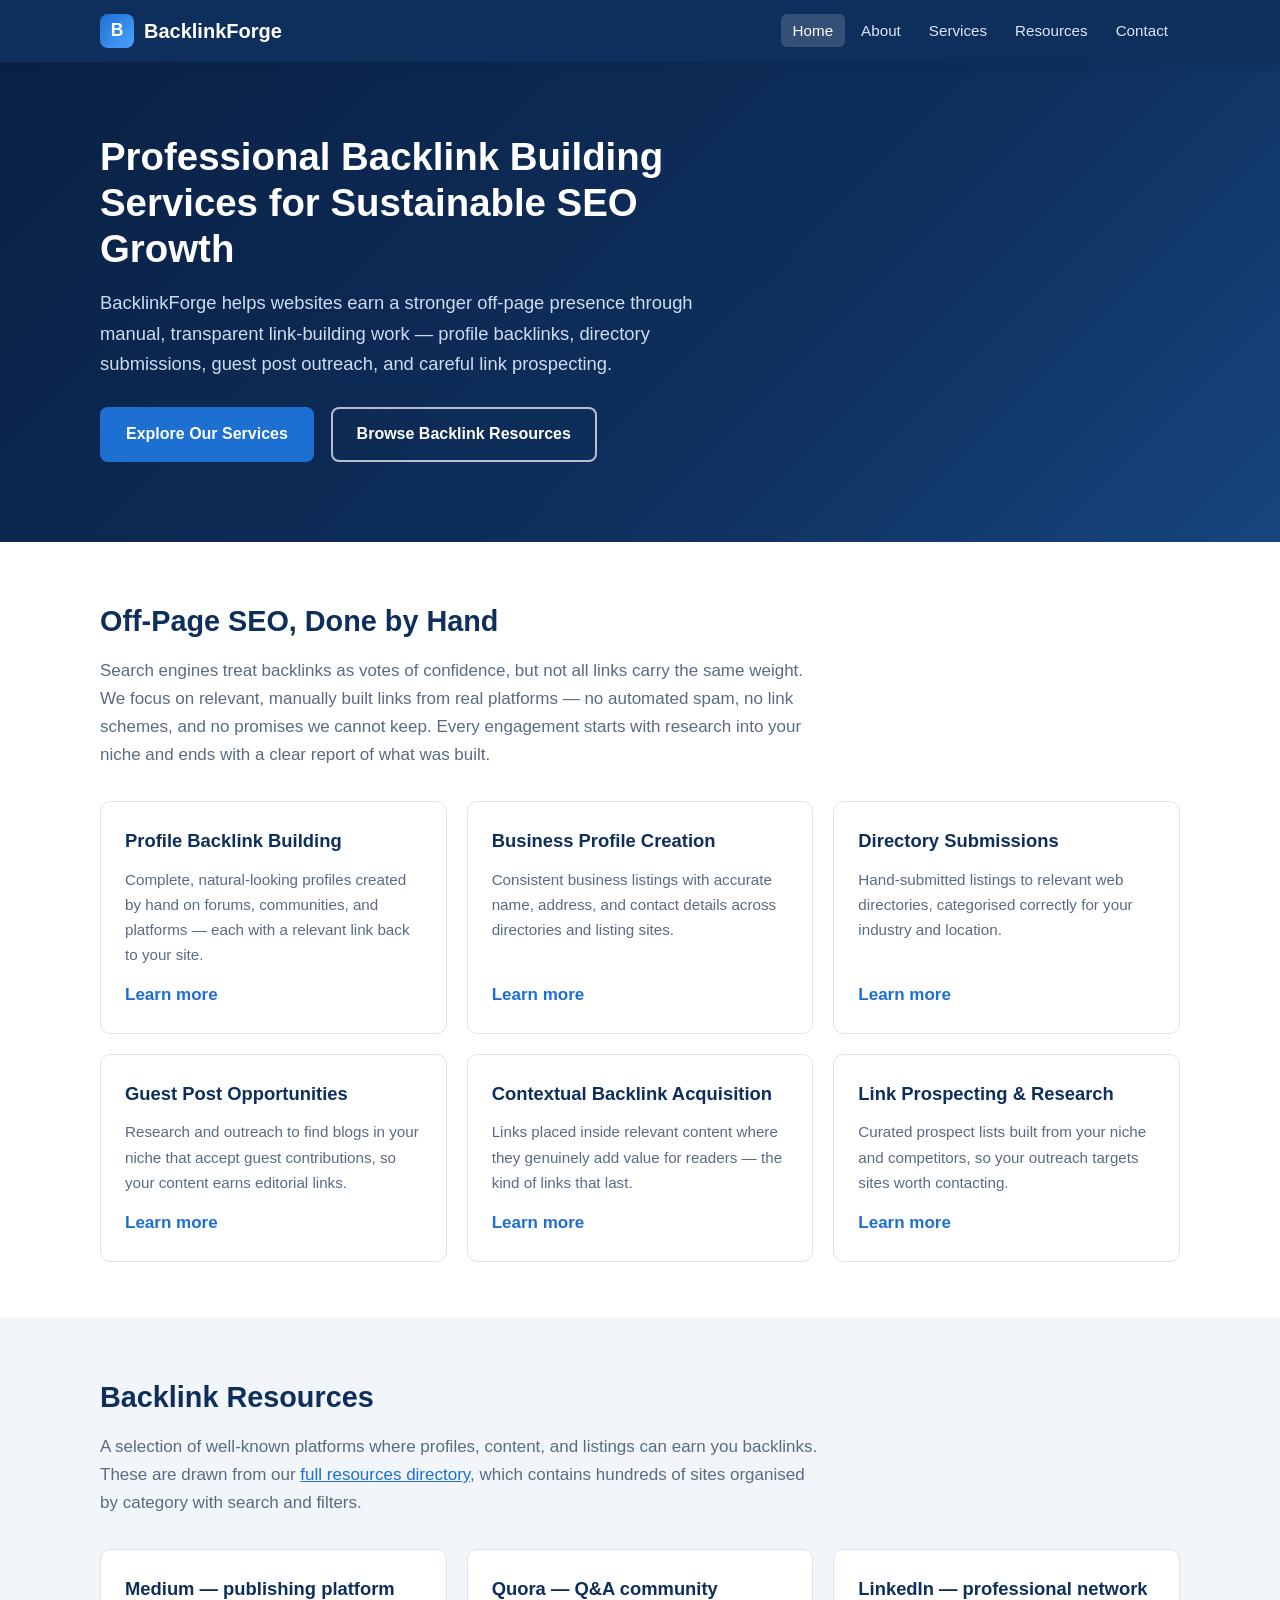
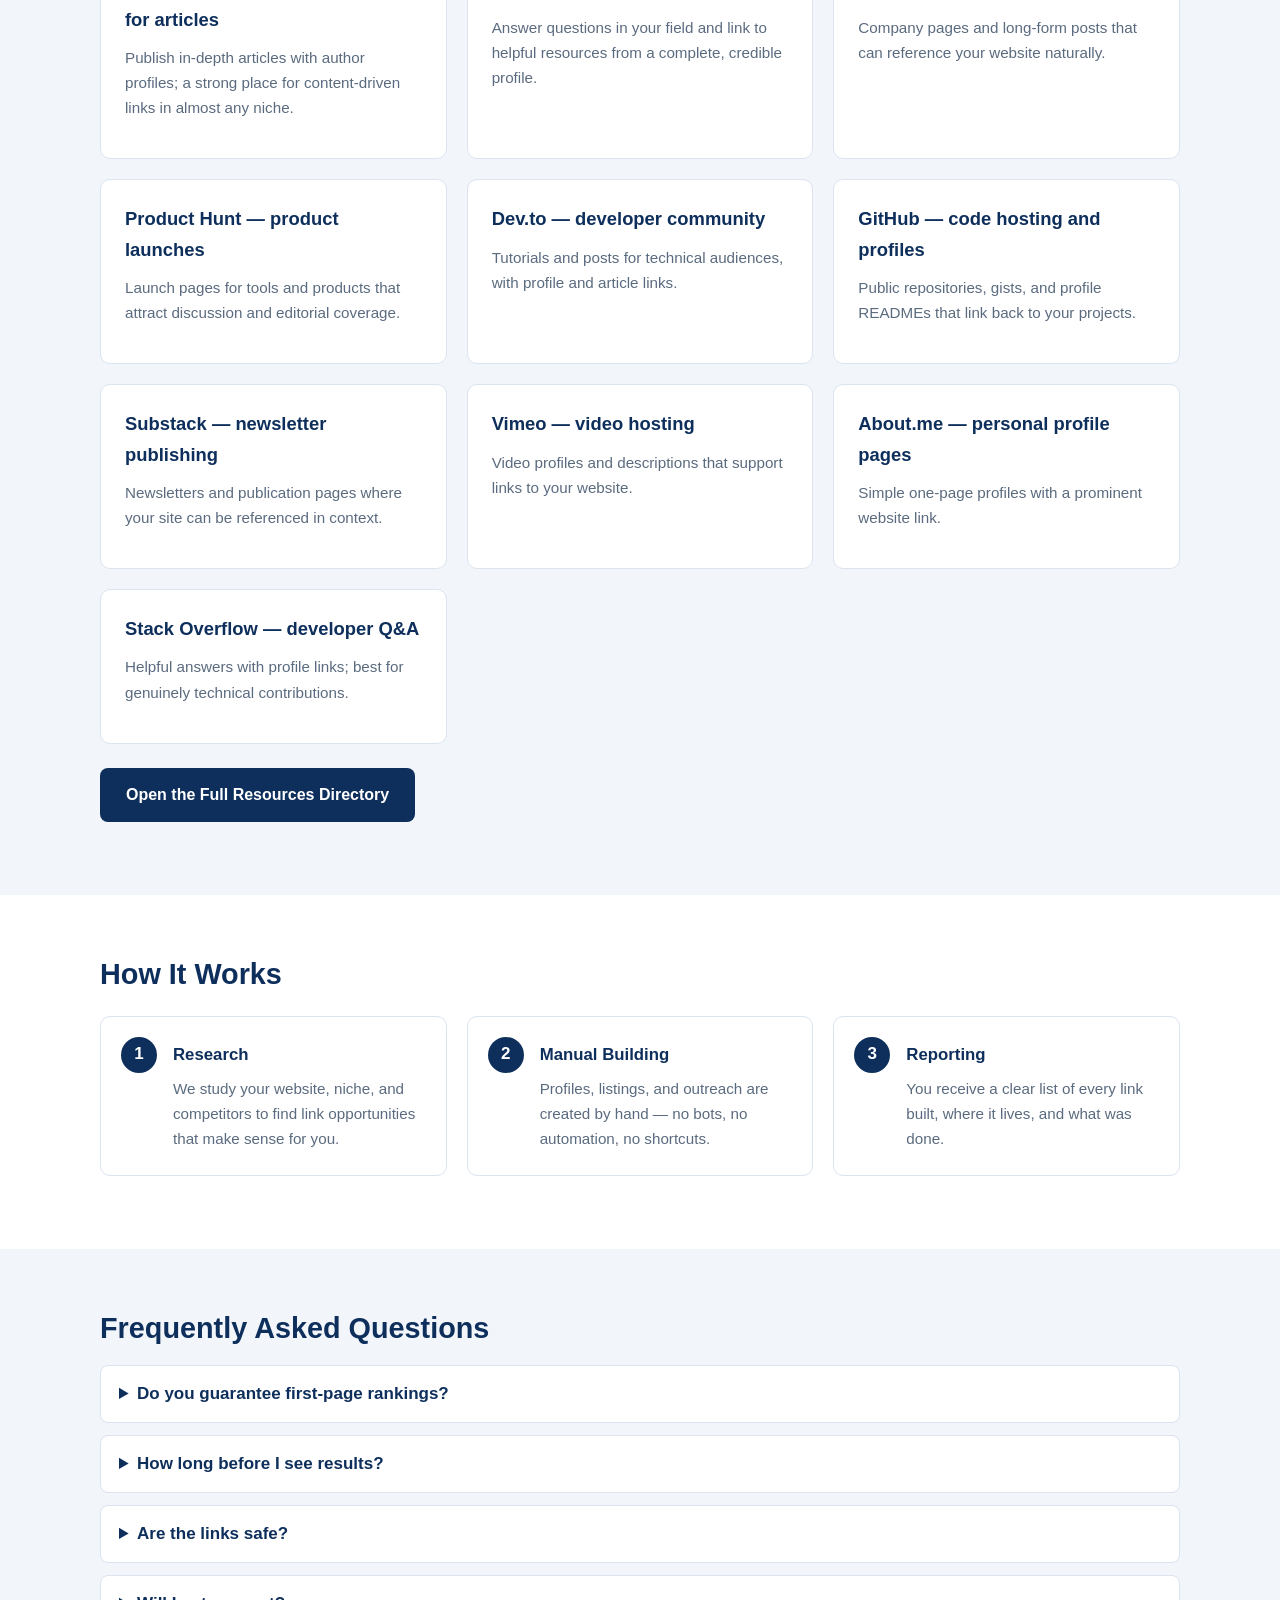
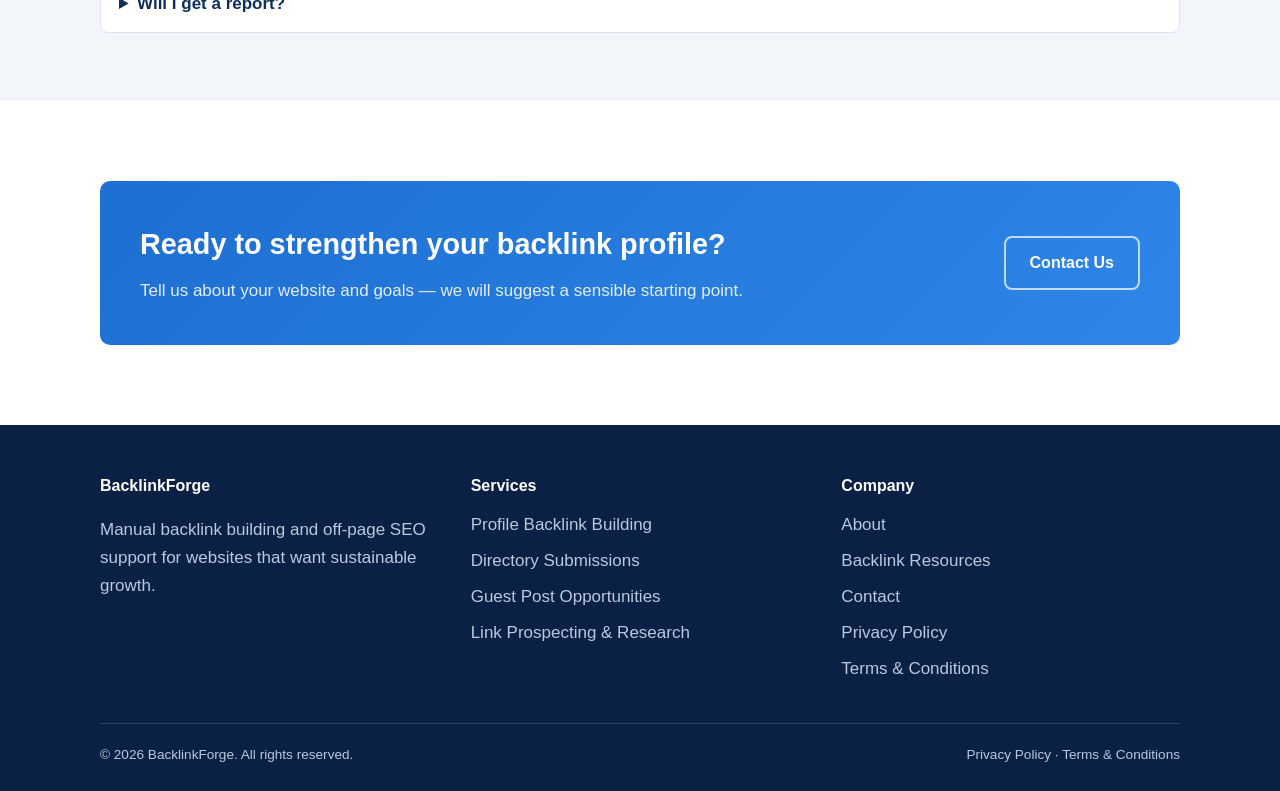
==== index.html @ 8e133a74 "Launch BacklinkForge services website - 7 pages: home, about, services, resources directory, contact" ====
<!DOCTYPE html>
<html lang="en">
<head>
  <meta charset="utf-8">
  <meta name="viewport" content="width=device-width, initial-scale=1">
  <title>BacklinkForge — Professional Backlink Building &amp; Off-Page SEO Services</title>
  <meta name="description" content="BacklinkForge provides manual backlink building services: profile backlinks, business profiles, directory submissions, guest post outreach, contextual links, and link prospecting research.">
  <link rel="canonical" href="https://backlinkforge.github.io/">
  <meta property="og:type" content="website">
  <meta property="og:site_name" content="BacklinkForge">
  <meta property="og:title" content="BacklinkForge — Professional Backlink Building &amp; Off-Page SEO Services">
  <meta property="og:description" content="Manual backlink building services: profile backlinks, business profiles, directory submissions, guest post outreach, contextual links, and link prospecting research.">
  <meta property="og:url" content="https://backlinkforge.github.io/">
  <meta name="twitter:card" content="summary">
  <meta name="twitter:title" content="BacklinkForge — Professional Backlink Building Services">
  <meta name="twitter:description" content="Manual backlink building and off-page SEO support: profiles, directories, guest posts, contextual links, and prospect research.">
  <link rel="stylesheet" href="assets/css/style.css">
</head>
<body>
  <a class="skip-link" href="#main">Skip to content</a>
  <header class="site-header">
    <div class="header-inner">
      <a class="brand" href="index.html"><span class="brand-mark" aria-hidden="true">B</span>BacklinkForge</a>
      <button class="nav-toggle" aria-expanded="false" aria-controls="main-nav">Menu</button>
      <nav class="main-nav" id="main-nav" aria-label="Main navigation">
        <ul>
          <li><a href="index.html" aria-current="page">Home</a></li>
          <li><a href="about.html">About</a></li>
          <li><a href="services.html">Services</a></li>
          <li><a href="resources.html">Resources</a></li>
          <li><a href="contact.html">Contact</a></li>
        </ul>
      </nav>
    </div>
  </header>

  <main id="main">
    <section class="hero">
      <div class="container">
        <h1>Professional Backlink Building Services for Sustainable SEO Growth</h1>
        <p class="lead">BacklinkForge helps websites earn a stronger off-page presence through manual, transparent link-building work — profile backlinks, directory submissions, guest post outreach, and careful link prospecting.</p>
        <a class="btn btn-primary" href="services.html">Explore Our Services</a>
        <a class="btn btn-outline" href="resources.html">Browse Backlink Resources</a>
      </div>
    </section>

    <section class="section">
      <div class="container">
        <h2>Off-Page SEO, Done by Hand</h2>
        <p class="section-intro">Search engines treat backlinks as votes of confidence, but not all links carry the same weight. We focus on relevant, manually built links from real platforms — no automated spam, no link schemes, and no promises we cannot keep. Every engagement starts with research into your niche and ends with a clear report of what was built.</p>
        <div class="grid grid-3">
          <article class="card">
            <h3>Profile Backlink Building</h3>
            <p>Complete, natural-looking profiles created by hand on forums, communities, and platforms — each with a relevant link back to your site.</p>
            <a class="card-link" href="services.html#profile-backlinks">Learn more</a>
          </article>
          <article class="card">
            <h3>Business Profile Creation</h3>
            <p>Consistent business listings with accurate name, address, and contact details across directories and listing sites.</p>
            <a class="card-link" href="services.html#business-profiles">Learn more</a>
          </article>
          <article class="card">
            <h3>Directory Submissions</h3>
            <p>Hand-submitted listings to relevant web directories, categorised correctly for your industry and location.</p>
            <a class="card-link" href="services.html#directory-submissions">Learn more</a>
          </article>
          <article class="card">
            <h3>Guest Post Opportunities</h3>
            <p>Research and outreach to find blogs in your niche that accept guest contributions, so your content earns editorial links.</p>
            <a class="card-link" href="services.html#guest-posts">Learn more</a>
          </article>
          <article class="card">
            <h3>Contextual Backlink Acquisition</h3>
            <p>Links placed inside relevant content where they genuinely add value for readers — the kind of links that last.</p>
            <a class="card-link" href="services.html#contextual-backlinks">Learn more</a>
          </article>
          <article class="card">
            <h3>Link Prospecting &amp; Research</h3>
            <p>Curated prospect lists built from your niche and competitors, so your outreach targets sites worth contacting.</p>
            <a class="card-link" href="services.html#link-prospecting">Learn more</a>
          </article>
        </div>
      </div>
    </section>

    <section class="section section-soft">
      <div class="container">
        <h2>Backlink Resources</h2>
        <p class="section-intro">A selection of well-known platforms where profiles, content, and listings can earn you backlinks. These are drawn from our <a href="resources.html">full resources directory</a>, which contains hundreds of sites organised by category with search and filters.</p>
        <div class="grid grid-3">
          <article class="card">
            <h3><a href="https://medium.com/" target="_blank" rel="noopener noreferrer">Medium — publishing platform for articles</a></h3>
            <p>Publish in-depth articles with author profiles; a strong place for content-driven links in almost any niche.</p>
          </article>
          <article class="card">
            <h3><a href="https://www.quora.com/" target="_blank" rel="noopener noreferrer">Quora — Q&amp;A community</a></h3>
            <p>Answer questions in your field and link to helpful resources from a complete, credible profile.</p>
          </article>
          <article class="card">
            <h3><a href="https://www.linkedin.com/" target="_blank" rel="noopener noreferrer">LinkedIn — professional network</a></h3>
            <p>Company pages and long-form posts that can reference your website naturally.</p>
          </article>
          <article class="card">
            <h3><a href="https://www.producthunt.com/" target="_blank" rel="noopener noreferrer">Product Hunt — product launches</a></h3>
            <p>Launch pages for tools and products that attract discussion and editorial coverage.</p>
          </article>
          <article class="card">
            <h3><a href="https://dev.to/" target="_blank" rel="noopener noreferrer">Dev.to — developer community</a></h3>
            <p>Tutorials and posts for technical audiences, with profile and article links.</p>
          </article>
          <article class="card">
            <h3><a href="https://github.com/" target="_blank" rel="noopener noreferrer">GitHub — code hosting and profiles</a></h3>
            <p>Public repositories, gists, and profile READMEs that link back to your projects.</p>
          </article>
          <article class="card">
            <h3><a href="https://substack.com/" target="_blank" rel="noopener noreferrer">Substack — newsletter publishing</a></h3>
            <p>Newsletters and publication pages where your site can be referenced in context.</p>
          </article>
          <article class="card">
            <h3><a href="https://vimeo.com/" target="_blank" rel="noopener noreferrer">Vimeo — video hosting</a></h3>
            <p>Video profiles and descriptions that support links to your website.</p>
          </article>
          <article class="card">
            <h3><a href="https://about.me/" target="_blank" rel="noopener noreferrer">About.me — personal profile pages</a></h3>
            <p>Simple one-page profiles with a prominent website link.</p>
          </article>
          <article class="card">
            <h3><a href="https://stackoverflow.com/" target="_blank" rel="noopener noreferrer">Stack Overflow — developer Q&amp;A</a></h3>
            <p>Helpful answers with profile links; best for genuinely technical contributions.</p>
          </article>
        </div>
        <p style="margin-top:24px;"><a class="btn btn-dark" href="resources.html">Open the Full Resources Directory</a></p>
      </div>
    </section>

    <section class="section">
      <div class="container">
        <h2>How It Works</h2>
        <ol class="steps">
          <li>
            <h3>Research</h3>
            <p>We study your website, niche, and competitors to find link opportunities that make sense for you.</p>
          </li>
          <li>
            <h3>Manual Building</h3>
            <p>Profiles, listings, and outreach are created by hand — no bots, no automation, no shortcuts.</p>
          </li>
          <li>
            <h3>Reporting</h3>
            <p>You receive a clear list of every link built, where it lives, and what was done.</p>
          </li>
        </ol>
      </div>
    </section>

    <section class="section section-soft faq">
      <div class="container">
        <h2>Frequently Asked Questions</h2>
        <details>
          <summary>Do you guarantee first-page rankings?</summary>
          <p>No — and you should be cautious of anyone who does. Rankings depend on hundreds of factors. What we do guarantee is transparent, manual work and honest reporting of every link built.</p>
        </details>
        <details>
          <summary>How long before I see results?</summary>
          <p>Off-page SEO is a long-term effort. Most clients review progress over several months while links are discovered and indexed naturally.</p>
        </details>
        <details>
          <summary>Are the links safe?</summary>
          <p>We build links manually on real platforms with complete profiles and relevant context, avoiding automated spam and link schemes that put sites at risk.</p>
        </details>
        <details>
          <summary>Will I get a report?</summary>
          <p>Yes. Every engagement includes a list of the links built, the platforms used, and the dates of completion.</p>
        </details>
      </div>
    </section>

    <section class="section">
      <div class="container">
        <div class="cta-band">
          <div>
            <h2>Ready to strengthen your backlink profile?</h2>
            <p>Tell us about your website and goals — we will suggest a sensible starting point.</p>
          </div>
          <a class="btn btn-outline" href="contact.html">Contact Us</a>
        </div>
      </div>
    </section>
  </main>

  <footer class="site-footer">
    <div class="container">
      <div class="footer-grid">
        <div>
          <h3>BacklinkForge</h3>
          <p>Manual backlink building and off-page SEO support for websites that want sustainable growth.</p>
        </div>
        <div>
          <h3>Services</h3>
          <ul>
            <li><a href="services.html#profile-backlinks">Profile Backlink Building</a></li>
            <li><a href="services.html#directory-submissions">Directory Submissions</a></li>
            <li><a href="services.html#guest-posts">Guest Post Opportunities</a></li>
            <li><a href="services.html#link-prospecting">Link Prospecting &amp; Research</a></li>
          </ul>
        </div>
        <div>
          <h3>Company</h3>
          <ul>
            <li><a href="about.html">About</a></li>
            <li><a href="resources.html">Backlink Resources</a></li>
            <li><a href="contact.html">Contact</a></li>
            <li><a href="privacy.html">Privacy Policy</a></li>
            <li><a href="terms.html">Terms &amp; Conditions</a></li>
          </ul>
        </div>
      </div>
      <div class="footer-bottom">
        <span>&copy; <span id="year">2026</span> BacklinkForge. All rights reserved.</span>
        <span><a href="privacy.html">Privacy Policy</a> &middot; <a href="terms.html">Terms &amp; Conditions</a></span>
      </div>
    </div>
  </footer>
  <script src="assets/js/main.js"></script>
</body>
</html>
---- assets/css/style.css ----
/* BacklinkForge — shared stylesheet. Lightweight, responsive, no frameworks. */
:root {
  --navy: #0e2f5c;
  --navy-dark: #0a2145;
  --blue: #1d6fd1;
  --blue-dark: #155cb4;
  --ink: #1c2733;
  --muted: #5b6b7f;
  --bg: #ffffff;
  --bg-soft: #f2f6fb;
  --card: #ffffff;
  --border: #dbe4ef;
  --radius: 10px;
  --maxw: 1120px;
  --font: -apple-system, BlinkMacSystemFont, "Segoe UI", Roboto, Helvetica, Arial, sans-serif;
}

* { box-sizing: border-box; }
html { scroll-behavior: smooth; }
body {
  margin: 0;
  font-family: var(--font);
  color: var(--ink);
  background: var(--bg);
  line-height: 1.65;
  font-size: 17px;
}
img { max-width: 100%; height: auto; }
a { color: var(--blue); }
a:hover { color: var(--blue-dark); }
a:focus-visible, button:focus-visible, input:focus-visible,
select:focus-visible, textarea:focus-visible {
  outline: 3px solid var(--blue);
  outline-offset: 2px;
  border-radius: 4px;
}

.skip-link {
  position: absolute; left: -9999px; top: 0;
  background: var(--navy); color: #fff; padding: 10px 16px; z-index: 100;
}
.skip-link:focus { left: 8px; top: 8px; }

.container { max-width: var(--maxw); margin: 0 auto; padding: 0 20px; }

/* Header */
.site-header {
  background: var(--navy);
  color: #fff;
  position: sticky; top: 0; z-index: 50;
  box-shadow: 0 2px 8px rgba(10,33,69,.25);
}
.header-inner {
  display: flex; align-items: center; justify-content: space-between;
  padding: 14px 20px; max-width: var(--maxw); margin: 0 auto;
}
.brand {
  display: flex; align-items: center; gap: 10px;
  color: #fff; text-decoration: none; font-weight: 800; font-size: 1.25rem;
}
.brand-mark {
  width: 34px; height: 34px; border-radius: 8px;
  background: linear-gradient(135deg, var(--blue), #4aa3ff);
  display: inline-flex; align-items: center; justify-content: center;
  font-size: 1.1rem; font-weight: 900;
}
.main-nav ul {
  list-style: none; margin: 0; padding: 0;
  display: flex; gap: 4px; flex-wrap: wrap;
}
.main-nav a {
  color: #dbe7f5; text-decoration: none; padding: 8px 12px; border-radius: 6px;
  font-size: .95rem;
}
.main-nav a:hover { background: rgba(255,255,255,.12); color: #fff; }
.main-nav a[aria-current="page"] { background: rgba(255,255,255,.16); color: #fff; }
.nav-toggle {
  display: none; background: none; border: 1px solid rgba(255,255,255,.4);
  color: #fff; border-radius: 6px; padding: 8px 12px; font-size: 1rem; cursor: pointer;
}

/* Hero */
.hero {
  background: linear-gradient(135deg, var(--navy-dark), var(--navy) 60%, #17457f);
  color: #fff; padding: 72px 0;
}
.hero h1 { font-size: 2.4rem; line-height: 1.2; margin: 0 0 16px; max-width: 640px; }
.hero p.lead { font-size: 1.15rem; color: #cddcf0; max-width: 640px; margin: 0 0 28px; }
.hero .btn { margin-right: 12px; margin-bottom: 8px; }

.btn {
  display: inline-block; text-decoration: none; font-weight: 700;
  padding: 12px 24px; border-radius: 8px; border: 2px solid transparent;
  cursor: pointer; font-size: 1rem;
}
.btn-primary { background: var(--blue); color: #fff; }
.btn-primary:hover { background: var(--blue-dark); color: #fff; }
.btn-outline { border-color: rgba(255,255,255,.7); color: #fff; }
.btn-outline:hover { background: rgba(255,255,255,.14); color: #fff; }
.btn-dark { background: var(--navy); color: #fff; }
.btn-dark:hover { background: var(--navy-dark); color: #fff; }

/* Sections */
.section { padding: 56px 0; }
.section-soft { background: var(--bg-soft); }
.section h2 { font-size: 1.8rem; margin: 0 0 12px; color: var(--navy); }
.section .section-intro { color: var(--muted); max-width: 720px; margin: 0 0 32px; }

.page-hero {
  background: var(--navy); color: #fff; padding: 48px 0;
}
.page-hero h1 { margin: 0 0 8px; font-size: 2.1rem; }
.page-hero p { margin: 0; color: #cddcf0; max-width: 720px; }

.prose { max-width: 780px; }
.prose h2 { color: var(--navy); margin-top: 40px; }
.prose h3 { color: var(--navy); margin-top: 28px; }
.prose ul { padding-left: 22px; }
.prose li { margin-bottom: 8px; }

/* Cards & grids */
.grid { display: grid; gap: 20px; }
.grid-3 { grid-template-columns: repeat(auto-fill, minmax(280px, 1fr)); }
.grid-2 { grid-template-columns: repeat(auto-fill, minmax(340px, 1fr)); }

.card {
  background: var(--card); border: 1px solid var(--border); border-radius: var(--radius);
  padding: 24px; display: flex; flex-direction: column;
}
.card h3 { margin: 0 0 10px; font-size: 1.15rem; color: var(--navy); }
.card h3 a { color: var(--navy); text-decoration: none; }
.card h3 a:hover { color: var(--blue); }
.card p { margin: 0 0 14px; color: var(--muted); font-size: .95rem; flex: 1; }
.card .card-link { font-weight: 700; text-decoration: none; }
.card .card-link:hover { text-decoration: underline; }

.badge {
  display: inline-block; font-size: .75rem; font-weight: 700;
  background: #e3edf9; color: var(--navy);
  border-radius: 20px; padding: 3px 10px; margin-bottom: 10px;
}

/* Resource directory */
.directory-tools {
  display: flex; gap: 12px; flex-wrap: wrap; margin: 0 0 8px;
}
.directory-tools label { font-weight: 700; font-size: .9rem; }
.directory-tools input[type="search"], .directory-tools select {
  padding: 10px 12px; border: 1px solid var(--border); border-radius: 8px;
  font-size: 1rem; min-width: 220px; background: #fff; color: var(--ink);
}
.result-count { color: var(--muted); font-size: .95rem; margin: 12px 0 20px; }
.resource-card .ext-icon { font-size: .8em; }
.resource-url {
  font-size: .8rem; color: var(--muted); word-break: break-all; margin: 0 0 10px;
}

/* Forms */
.form-group { margin-bottom: 18px; }
.form-group label { display: block; font-weight: 700; margin-bottom: 6px; }
.form-group input, .form-group textarea {
  width: 100%; padding: 12px; border: 1px solid var(--border); border-radius: 8px;
  font-size: 1rem; font-family: inherit;
}
.form-group textarea { min-height: 150px; resize: vertical; }
.contact-layout { display: grid; grid-template-columns: 1fr 1fr; gap: 40px; }
@media (max-width: 760px) { .contact-layout { grid-template-columns: 1fr; } }
.notice {
  background: #fff8e6; border: 1px solid #f0d97a; border-radius: 8px;
  padding: 14px 18px; font-size: .95rem; margin-bottom: 24px;
}

/* Footer */
.site-footer { background: var(--navy-dark); color: #b9c9de; padding: 48px 0 24px; }
.footer-grid {
  display: grid; grid-template-columns: repeat(auto-fit, minmax(220px, 1fr));
  gap: 32px; margin-bottom: 32px;
}
.site-footer h3 { color: #fff; font-size: 1rem; margin: 0 0 12px; }
.site-footer ul { list-style: none; margin: 0; padding: 0; }
.site-footer li { margin-bottom: 8px; }
.site-footer a { color: #b9c9de; text-decoration: none; }
.site-footer a:hover { color: #fff; text-decoration: underline; }
.footer-bottom {
  border-top: 1px solid rgba(255,255,255,.14); padding-top: 20px;
  display: flex; justify-content: space-between; flex-wrap: wrap; gap: 8px;
  font-size: .85rem;
}

/* CTA band */
.cta-band {
  background: linear-gradient(135deg, var(--blue), #2f86e8);
  color: #fff; border-radius: var(--radius); padding: 40px;
  display: flex; align-items: center; justify-content: space-between;
  gap: 24px; flex-wrap: wrap; margin: 24px 0;
}
.cta-band h2 { color: #fff; margin: 0 0 8px; }
.cta-band p { margin: 0; color: #e3eefc; }

/* Steps */
.steps { counter-reset: step; list-style: none; padding: 0; display: grid;
  grid-template-columns: repeat(auto-fit, minmax(240px, 1fr)); gap: 20px; }
.steps li {
  background: var(--card); border: 1px solid var(--border); border-radius: var(--radius);
  padding: 24px 24px 24px 72px; position: relative;
}
.steps li::before {
  counter-increment: step; content: counter(step);
  position: absolute; left: 20px; top: 20px;
  width: 36px; height: 36px; border-radius: 50%;
  background: var(--navy); color: #fff; font-weight: 800;
  display: flex; align-items: center; justify-content: center;
}
.steps h3 { margin: 0 0 8px; color: var(--navy); font-size: 1.05rem; }
.steps p { margin: 0; color: var(--muted); font-size: .95rem; }

.faq details {
  border: 1px solid var(--border); border-radius: 8px; padding: 14px 18px; margin-bottom: 12px;
  background: #fff;
}
.faq summary { font-weight: 700; cursor: pointer; color: var(--navy); }

/* Mobile */
@media (max-width: 820px) {
  .nav-toggle { display: inline-block; }
  .main-nav { display: none; width: 100%; }
  .main-nav.open { display: block; }
  .main-nav ul { flex-direction: column; gap: 0; padding: 8px 0; }
  .main-nav a { display: block; padding: 10px 4px; }
  .header-inner { flex-wrap: wrap; }
  .hero h1 { font-size: 1.9rem; }
  .hero { padding: 52px 0; }
  .cta-band { padding: 28px; }
}
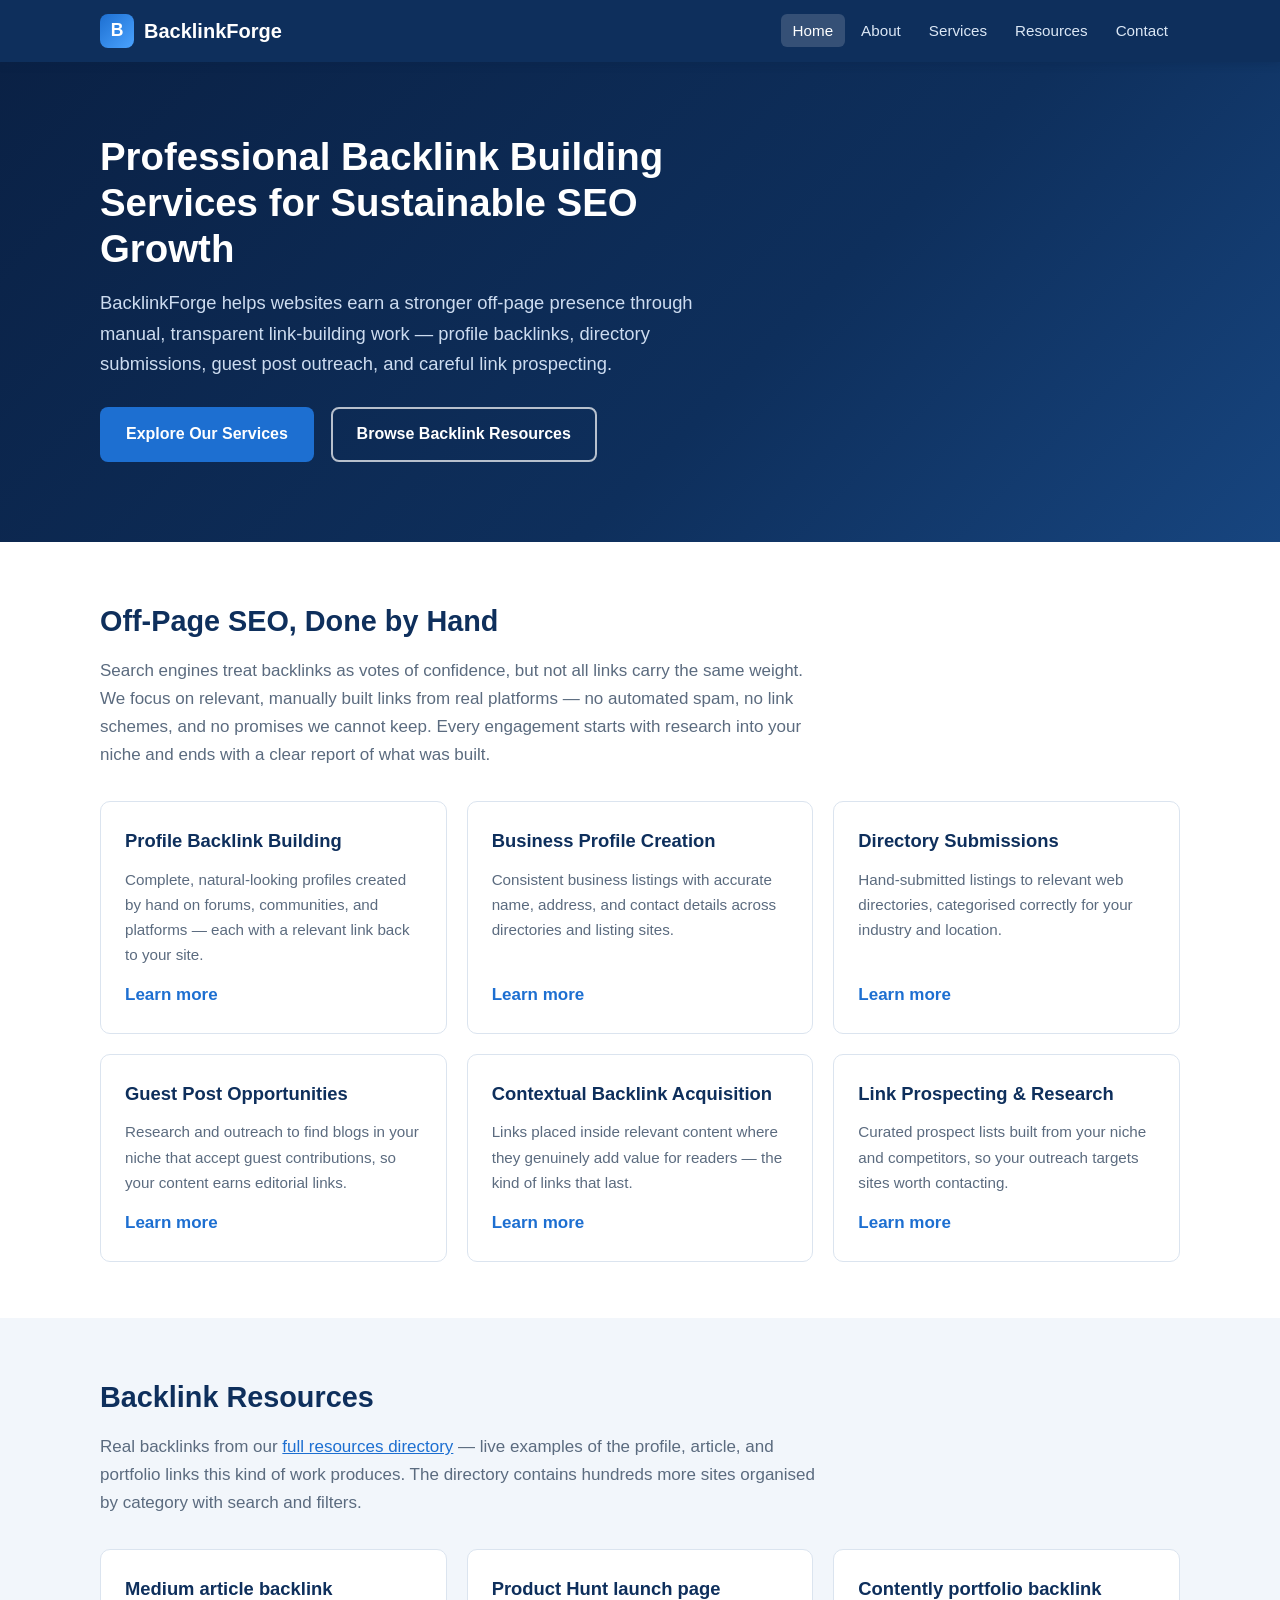
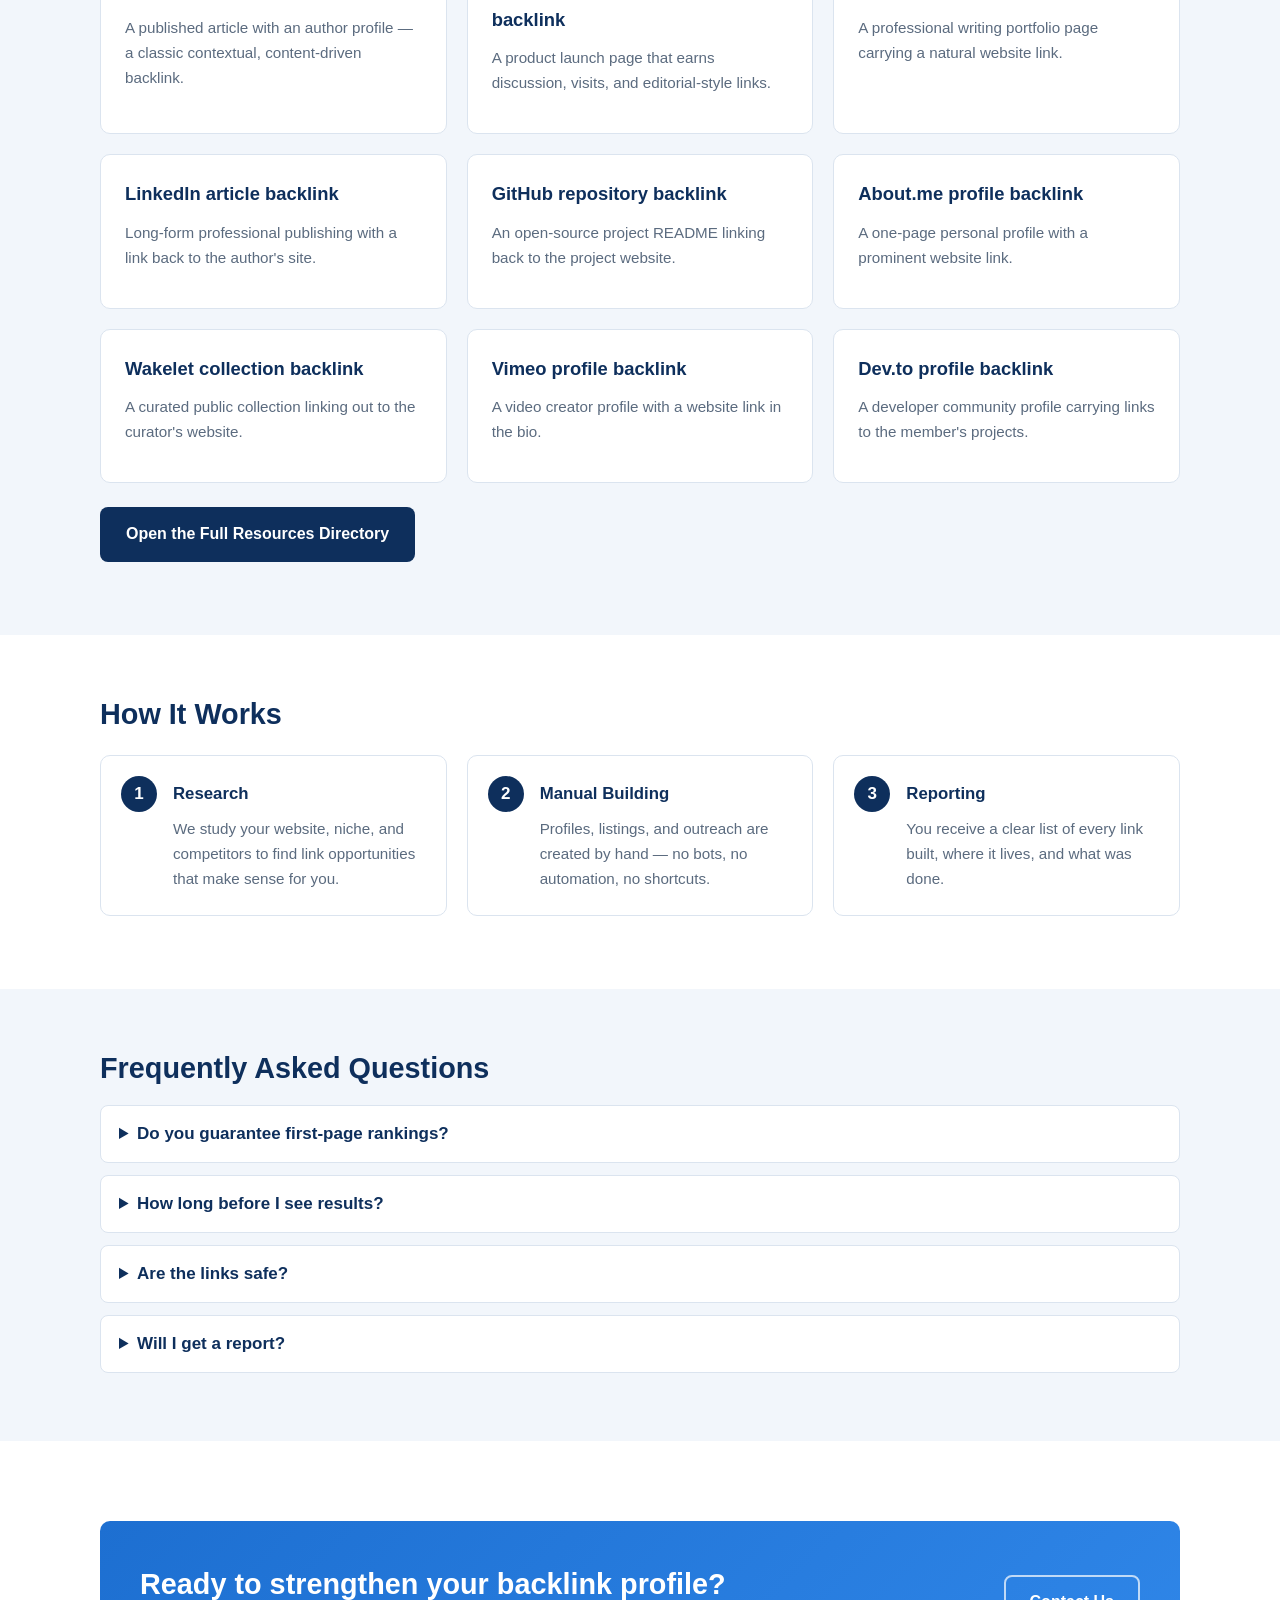
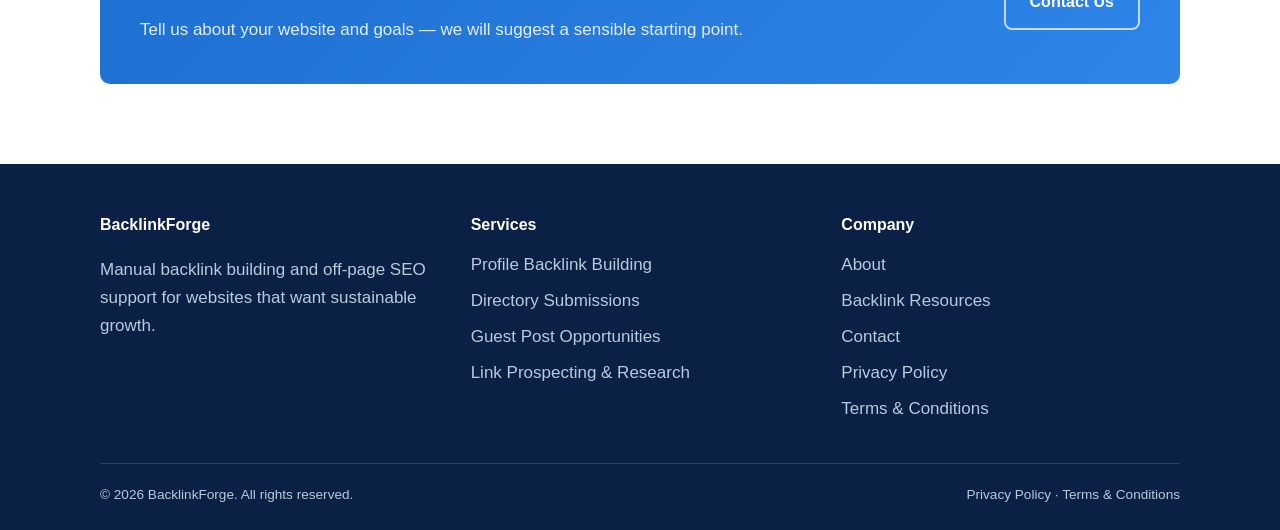
==== commit b1ec91de: "Homepage: show real backlink URLs from the resources directory instead of platform homepages" ====
--- a/index.html
+++ b/index.html
@@ -86,47 +86,43 @@
     <section class="section section-soft">
       <div class="container">
         <h2>Backlink Resources</h2>
-        <p class="section-intro">A selection of well-known platforms where profiles, content, and listings can earn you backlinks. These are drawn from our <a href="resources.html">full resources directory</a>, which contains hundreds of sites organised by category with search and filters.</p>
+        <p class="section-intro">Real backlinks from our <a href="resources.html">full resources directory</a> — live examples of the profile, article, and portfolio links this kind of work produces. The directory contains hundreds more sites organised by category with search and filters.</p>
         <div class="grid grid-3">
           <article class="card">
-            <h3><a href="https://medium.com/" target="_blank" rel="noopener noreferrer">Medium — publishing platform for articles</a></h3>
-            <p>Publish in-depth articles with author profiles; a strong place for content-driven links in almost any niche.</p>
-          </article>
-          <article class="card">
-            <h3><a href="https://www.quora.com/" target="_blank" rel="noopener noreferrer">Quora — Q&amp;A community</a></h3>
-            <p>Answer questions in your field and link to helpful resources from a complete, credible profile.</p>
-          </article>
-          <article class="card">
-            <h3><a href="https://www.linkedin.com/" target="_blank" rel="noopener noreferrer">LinkedIn — professional network</a></h3>
-            <p>Company pages and long-form posts that can reference your website naturally.</p>
-          </article>
-          <article class="card">
-            <h3><a href="https://www.producthunt.com/" target="_blank" rel="noopener noreferrer">Product Hunt — product launches</a></h3>
-            <p>Launch pages for tools and products that attract discussion and editorial coverage.</p>
-          </article>
-          <article class="card">
-            <h3><a href="https://dev.to/" target="_blank" rel="noopener noreferrer">Dev.to — developer community</a></h3>
-            <p>Tutorials and posts for technical audiences, with profile and article links.</p>
-          </article>
-          <article class="card">
-            <h3><a href="https://github.com/" target="_blank" rel="noopener noreferrer">GitHub — code hosting and profiles</a></h3>
-            <p>Public repositories, gists, and profile READMEs that link back to your projects.</p>
-          </article>
-          <article class="card">
-            <h3><a href="https://substack.com/" target="_blank" rel="noopener noreferrer">Substack — newsletter publishing</a></h3>
-            <p>Newsletters and publication pages where your site can be referenced in context.</p>
-          </article>
-          <article class="card">
-            <h3><a href="https://vimeo.com/" target="_blank" rel="noopener noreferrer">Vimeo — video hosting</a></h3>
-            <p>Video profiles and descriptions that support links to your website.</p>
-          </article>
-          <article class="card">
-            <h3><a href="https://about.me/" target="_blank" rel="noopener noreferrer">About.me — personal profile pages</a></h3>
-            <p>Simple one-page profiles with a prominent website link.</p>
-          </article>
-          <article class="card">
-            <h3><a href="https://stackoverflow.com/" target="_blank" rel="noopener noreferrer">Stack Overflow — developer Q&amp;A</a></h3>
-            <p>Helpful answers with profile links; best for genuinely technical contributions.</p>
+            <h3><a href="https://medium.com/@jadoonhamxa/the-growing-popularity-of-video-invitations-for-modern-celebrations-d6bc88eae95d" target="_blank" rel="noopener noreferrer">Medium article backlink</a></h3>
+            <p>A published article with an author profile — a classic contextual, content-driven backlink.</p>
+          </article>
+          <article class="card">
+            <h3><a href="https://www.producthunt.com/products/invito-2?launch=invito-2" target="_blank" rel="noopener noreferrer">Product Hunt launch page backlink</a></h3>
+            <p>A product launch page that earns discussion, visits, and editorial-style links.</p>
+          </article>
+          <article class="card">
+            <h3><a href="https://thehamzajadoon.contently.com/" target="_blank" rel="noopener noreferrer">Contently portfolio backlink</a></h3>
+            <p>A professional writing portfolio page carrying a natural website link.</p>
+          </article>
+          <article class="card">
+            <h3><a href="https://www.linkedin.com/pulse/turn-your-event-invitation-experience-hamza-naveed-ypi0e/" target="_blank" rel="noopener noreferrer">LinkedIn article backlink</a></h3>
+            <p>Long-form professional publishing with a link back to the author's site.</p>
+          </article>
+          <article class="card">
+            <h3><a href="https://github.com/HamzaJadun/renderMyJewellery/blob/main/README.md" target="_blank" rel="noopener noreferrer">GitHub repository backlink</a></h3>
+            <p>An open-source project README linking back to the project website.</p>
+          </article>
+          <article class="card">
+            <h3><a href="https://about.me/rendermyjewellery" target="_blank" rel="noopener noreferrer">About.me profile backlink</a></h3>
+            <p>A one-page personal profile with a prominent website link.</p>
+          </article>
+          <article class="card">
+            <h3><a href="https://wakelet.com/@RenderMyJewllery" target="_blank" rel="noopener noreferrer">Wakelet collection backlink</a></h3>
+            <p>A curated public collection linking out to the curator's website.</p>
+          </article>
+          <article class="card">
+            <h3><a href="https://vimeo.com/user261873480" target="_blank" rel="noopener noreferrer">Vimeo profile backlink</a></h3>
+            <p>A video creator profile with a website link in the bio.</p>
+          </article>
+          <article class="card">
+            <h3><a href="https://dev.to/rendermyjewellery" target="_blank" rel="noopener noreferrer">Dev.to profile backlink</a></h3>
+            <p>A developer community profile carrying links to the member's projects.</p>
           </article>
         </div>
         <p style="margin-top:24px;"><a class="btn btn-dark" href="resources.html">Open the Full Resources Directory</a></p>
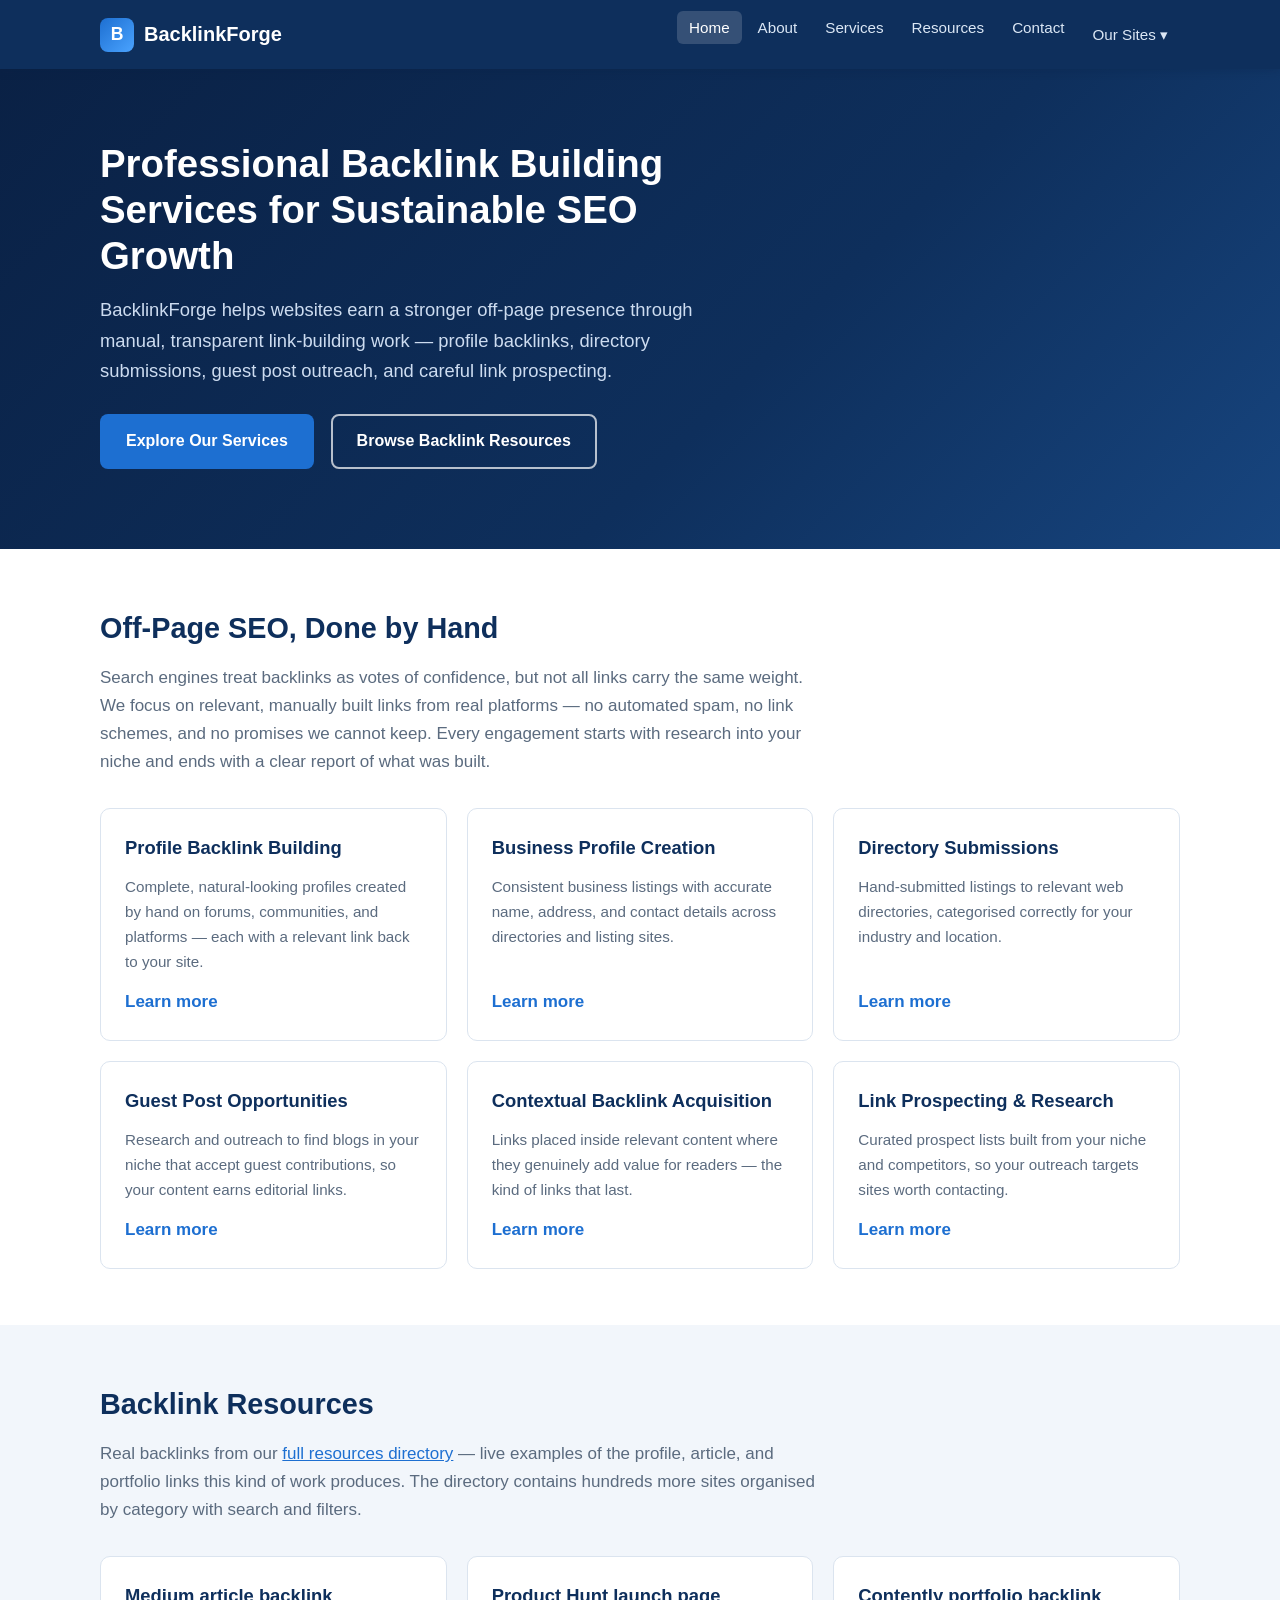
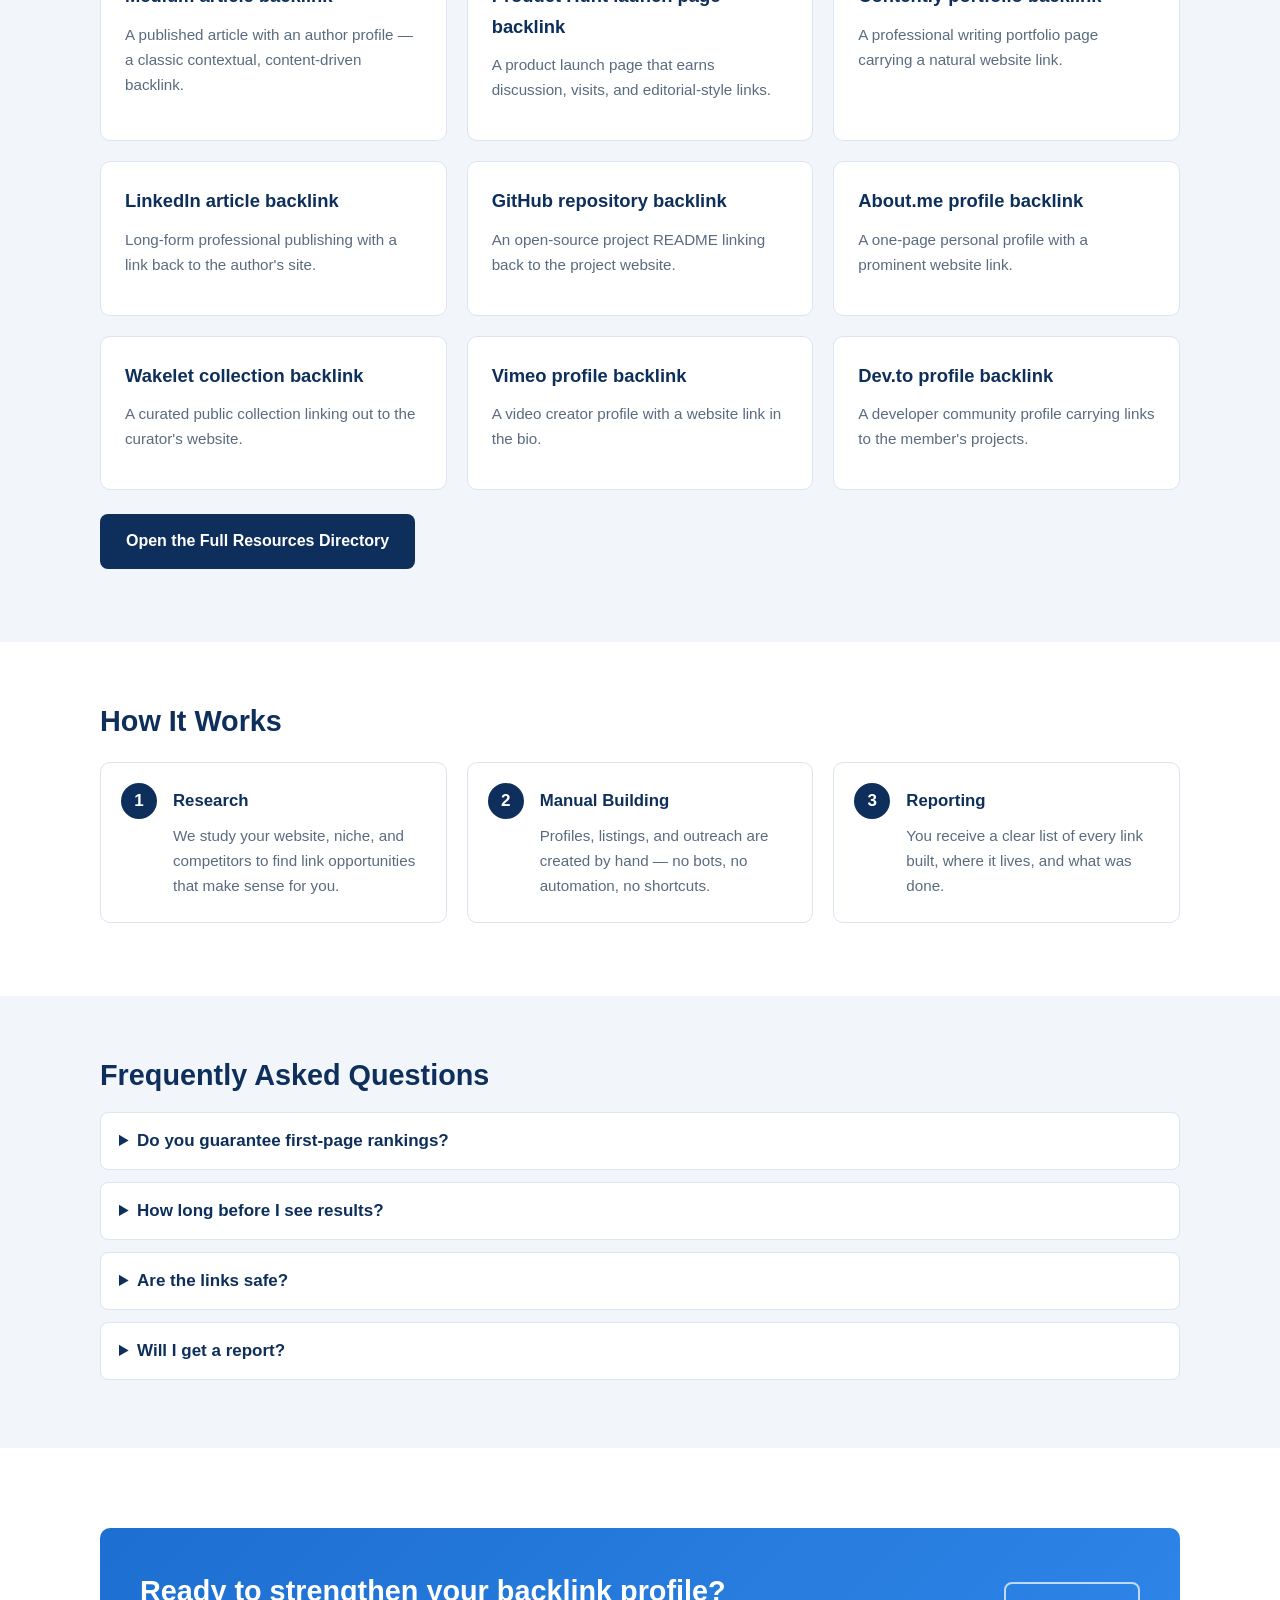
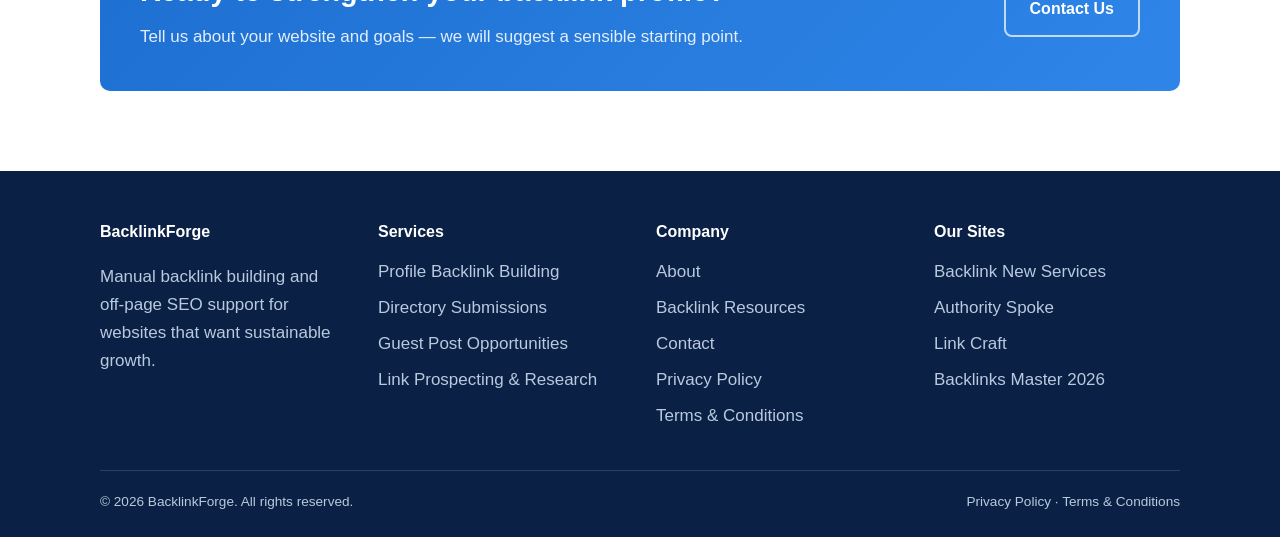
==== commit a81ad31d: "Add Our Sites menu dropdown and footer column with 4 network sites" ====
--- a/index.html
+++ b/index.html
@@ -29,6 +29,15 @@
           <li><a href="services.html">Services</a></li>
           <li><a href="resources.html">Resources</a></li>
           <li><a href="contact.html">Contact</a></li>
+          <li class="has-dropdown">
+            <span class="nav-parent" aria-haspopup="true">Our Sites &#9662;</span>
+            <ul class="dropdown-menu">
+              <li><a href="https://backlink-new-services.netlify.app/" target="_blank" rel="noopener noreferrer">Backlink New Services</a></li>
+              <li><a href="https://authorityspoke.netlify.app/resources/" target="_blank" rel="noopener noreferrer">Authority Spoke</a></li>
+              <li><a href="https://link-craft.netlify.app/" target="_blank" rel="noopener noreferrer">Link Craft</a></li>
+              <li><a href="https://humza.is-a.dev/backlinksmaster2026.github.io/" target="_blank" rel="noopener noreferrer">Backlinks Master 2026</a></li>
+            </ul>
+          </li>
         </ul>
       </nav>
     </div>
@@ -210,6 +219,15 @@
             <li><a href="terms.html">Terms &amp; Conditions</a></li>
           </ul>
         </div>
+        <div>
+          <h3>Our Sites</h3>
+          <ul>
+            <li><a href="https://backlink-new-services.netlify.app/" target="_blank" rel="noopener noreferrer">Backlink New Services</a></li>
+            <li><a href="https://authorityspoke.netlify.app/resources/" target="_blank" rel="noopener noreferrer">Authority Spoke</a></li>
+            <li><a href="https://link-craft.netlify.app/" target="_blank" rel="noopener noreferrer">Link Craft</a></li>
+            <li><a href="https://humza.is-a.dev/backlinksmaster2026.github.io/" target="_blank" rel="noopener noreferrer">Backlinks Master 2026</a></li>
+          </ul>
+        </div>
       </div>
       <div class="footer-bottom">
         <span>&copy; <span id="year">2026</span> BacklinkForge. All rights reserved.</span>
--- a/assets/css/style.css
+++ b/assets/css/style.css
@@ -74,6 +74,20 @@
 }
 .main-nav a:hover { background: rgba(255,255,255,.12); color: #fff; }
 .main-nav a[aria-current="page"] { background: rgba(255,255,255,.16); color: #fff; }
+.main-nav .nav-parent {
+  color: #dbe7f5; padding: 8px 12px; border-radius: 6px;
+  font-size: .95rem; cursor: default; display: inline-block;
+}
+.main-nav li.has-dropdown { position: relative; }
+.main-nav .dropdown-menu {
+  display: none; position: absolute; top: 100%; left: 0; z-index: 20;
+  background: var(--navy-dark); border-radius: 8px; padding: 8px 0;
+  min-width: 240px; box-shadow: 0 8px 24px rgba(0,0,0,.25);
+  flex-direction: column; gap: 0;
+}
+.main-nav li.has-dropdown:hover .dropdown-menu,
+.main-nav li.has-dropdown:focus-within .dropdown-menu { display: flex; }
+.main-nav .dropdown-menu a { display: block; padding: 10px 16px; }
 .nav-toggle {
   display: none; background: none; border: 1px solid rgba(255,255,255,.4);
   color: #fff; border-radius: 6px; padding: 8px 12px; font-size: 1rem; cursor: pointer;
@@ -227,6 +241,12 @@
   .main-nav.open { display: block; }
   .main-nav ul { flex-direction: column; gap: 0; padding: 8px 0; }
   .main-nav a { display: block; padding: 10px 4px; }
+  .main-nav .nav-parent { display: block; padding: 10px 4px; }
+  .main-nav .dropdown-menu {
+    position: static; display: block; box-shadow: none;
+    background: transparent; padding: 0 0 0 16px; min-width: 0;
+  }
+  .main-nav .dropdown-menu a { padding: 10px 4px; }
   .header-inner { flex-wrap: wrap; }
   .hero h1 { font-size: 1.9rem; }
   .hero { padding: 52px 0; }
